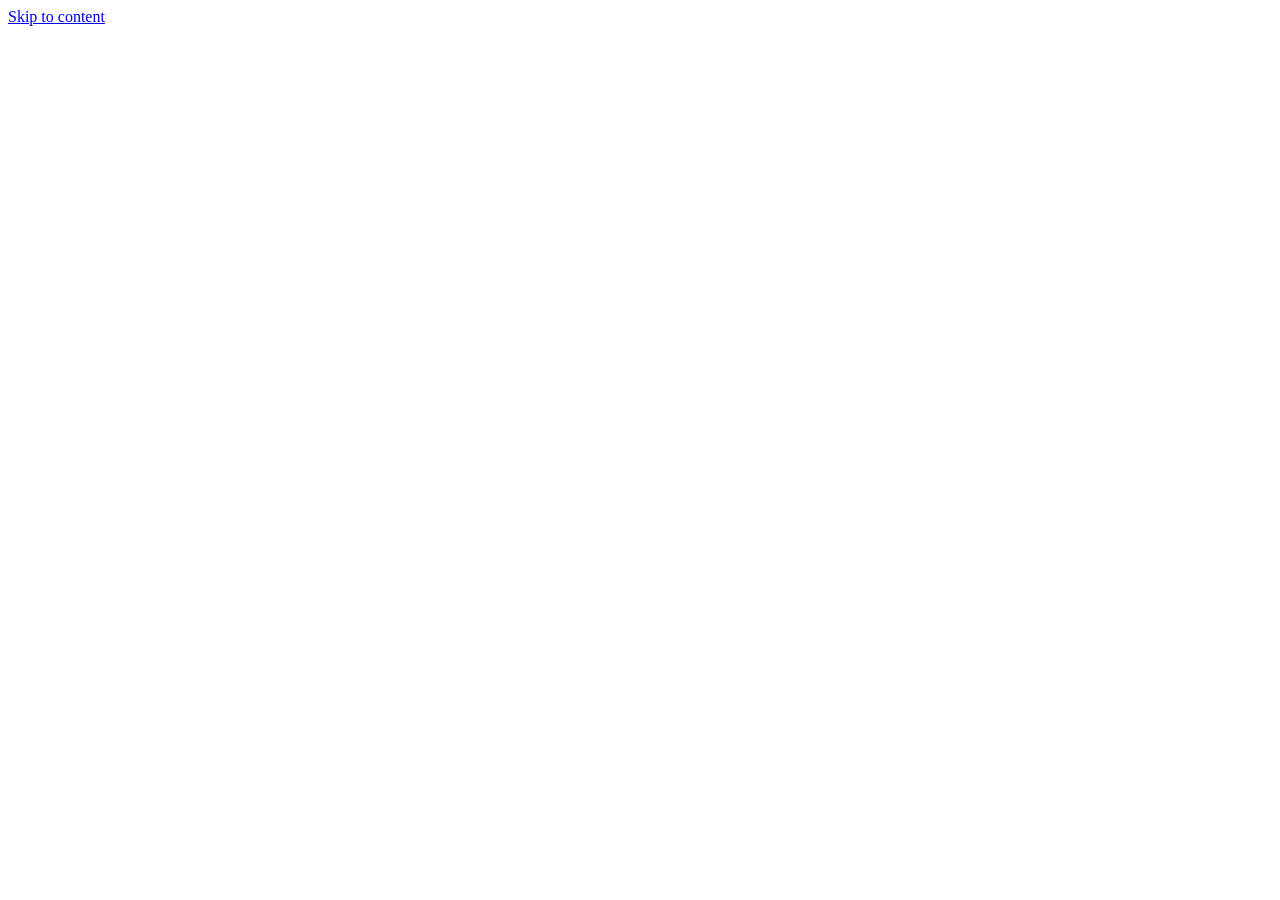
==== index.html @ e41fa3b3 "Add files via upload" ====
<!DOCTYPE html>
<html lang="en" data-theme="dark">
<head>
<meta charset="utf-8">
<meta name="viewport" content="width=device-width, initial-scale=1, viewport-fit=cover">
<title>2026 Infrastructure &amp; SCADA Engineering Working Guide</title>
<meta name="description" content="Field and project guide for SCADA engineers: tunnel automation (S7-400H, WinCC), IEC 62443, ISA-18.2, FAT/SAT checklists, tag generator and bandwidth estimator. Works offline.">
<meta name="theme-color" content="#F8F9FA" media="(prefers-color-scheme: light)">
<meta name="theme-color" content="#181A1F" media="(prefers-color-scheme: dark)">
<meta name="color-scheme" content="light dark">
<link rel="canonical" href="https://esp046-cyber.github.io/infrastructureworkingguide/">
<link rel="manifest" href="./manifest.webmanifest">
<link rel="icon" href="./favicon.ico" sizes="48x48">
<link rel="icon" href="./favicon.svg" type="image/svg+xml">
<link rel="icon" type="image/png" sizes="32x32" href="./icons/favicon-32x32.png">
<link rel="icon" type="image/png" sizes="16x16" href="./icons/favicon-16x16.png">
<link rel="apple-touch-icon" href="./apple-touch-icon.png">
<meta name="mobile-web-app-capable" content="yes">
<meta name="apple-mobile-web-app-capable" content="yes">
<meta name="apple-mobile-web-app-status-bar-style" content="black-translucent">
<meta name="apple-mobile-web-app-title" content="SCADA Guide">
<meta property="og:type" content="website">
<meta property="og:title" content="2026 Infrastructure &amp; SCADA Engineering Working Guide">
<meta property="og:description" content="Tunnel automation case studies, IEC 62443, ISA-18.2, FAT/SAT tools. Installable, works offline.">
<meta property="og:url" content="https://esp046-cyber.github.io/infrastructureworkingguide/">
<meta property="og:image" content="https://esp046-cyber.github.io/infrastructureworkingguide/assets/og-image.png">
<meta property="og:image:width" content="1200">
<meta property="og:image:height" content="630">
<meta property="og:image:type" content="image/png">
<meta property="og:image:alt" content="2026 Infrastructure and SCADA Engineering Working Guide: tunnel automation case study">
<meta name="twitter:card" content="summary_large_image">
<meta name="twitter:title" content="2026 Infrastructure &amp; SCADA Engineering Working Guide">
<meta name="twitter:description" content="Tunnel automation case studies, IEC 62443, ISA-18.2, FAT/SAT tools. Installable, works offline.">
<meta name="twitter:image" content="https://esp046-cyber.github.io/infrastructureworkingguide/assets/og-image.png">
<meta name="twitter:image:alt" content="2026 Infrastructure and SCADA Engineering Working Guide: tunnel automation case study">
<script>
(function(){try{var t=localStorage.getItem('scada-theme');if(!t){t=matchMedia('(prefers-color-scheme: light)').matches?'light':'dark';}document.documentElement.dataset.theme=t;}catch(e){}})();
</script>
<link rel="stylesheet" href="./css/styles.css">
</head>
<body>
<a class="skip" href="#main">Skip to content</a>

<div id="skeleton" aria-hidden="true">
  <div class="sk sk-hero"></div><div class="sk sk-line"></div><div class="sk sk-line short"></div>
</div>

<div id="offline-badge" class="offline-badge" role="status" aria-live="polite" hidden>Offline: showing saved content</div>

<div class="shell" id="shell" hidden>
  <aside class="sidebar" aria-label="Primary">
    <div class="brand"><img src="./icons/icon-96.png" width="40" height="40" alt=""><span>SCADA Guide<small>2026 edition</small></span></div>
    <nav class="nav" aria-label="Sections">
      <button class="nav-btn" data-view="showcase" type="button" aria-label="Project showcase"><svg viewBox="0 0 24 24" aria-hidden="true"><path d="M3 20V9l9-6 9 6v11h-6v-6H9v6z"/></svg>Showcase</button>
      <button class="nav-btn" data-view="standards" type="button" aria-label="Architecture and standards"><svg viewBox="0 0 24 24" aria-hidden="true"><path d="M12 2 4 5v6c0 5 3.4 9.4 8 11 4.6-1.6 8-6 8-11V5z"/></svg>Standards</button>
      <button class="nav-btn" data-view="tools" type="button" aria-label="Calculators and checklists"><svg viewBox="0 0 24 24" aria-hidden="true"><path d="M4 4h16v4H4zm0 6h7v10H4zm9 0h7v4h-7zm0 6h7v4h-7z"/></svg>Tools</button>
    </nav>
    <div class="side-foot"><button class="btn ghost" id="theme-btn-side" type="button" aria-label="Toggle light or dark theme">Theme</button></div>
  </aside>

  <div class="content">
    <header class="topbar">
      <div class="brand-m"><img src="./icons/icon-96.png" width="32" height="32" alt=""><strong>SCADA Guide</strong></div>
      <div class="top-actions">
        <button class="btn small" id="install-top" type="button" aria-label="Install app">Install app</button>
        <button class="icon-btn" id="theme-btn" type="button" aria-label="Toggle light or dark theme"><svg viewBox="0 0 24 24" aria-hidden="true"><path d="M12 3a9 9 0 1 0 9 9 7 7 0 0 1-9-9z"/></svg></button>
      </div>
    </header>

    <div id="install-banner" class="install-banner" hidden>
      <span>Install this guide for offline use on site.</span>
      <button class="btn small" id="install-btn" type="button">Install app</button>
      <button class="icon-btn" id="install-dismiss" type="button" aria-label="Dismiss install banner">&times;</button>
    </div>

    <main id="main" tabindex="-1">
      <aside class="welcome" id="welcome" hidden aria-labelledby="wl-title">
        <div class="row between"><h2 id="wl-title">Welcome to the SCADA Guide</h2><button class="icon-btn" id="wl-close" type="button" aria-label="Dismiss welcome guide">&times;</button></div>
        <ol class="wl-steps">
          <li><strong>Browse case studies.</strong> Start with the tunnel project and tap the topology nodes, then filter the other deployments.</li>
          <li><strong>Use the calculators offline.</strong> Open Tools for scaling, tag names, bandwidth and the FAT/SAT checklist. Data stays on your device.</li>
          <li><strong>Install the app.</strong> Add it to your home screen so it opens full screen, even without signal.</li>
        </ol>
        <div class="row wrap"><button class="btn small" id="wl-install" type="button">Install app</button><button class="btn small ghost" id="wl-done" type="button">Got it</button></div>
      </aside>
      <section class="view" id="view-showcase" aria-labelledby="h-showcase">
        <div class="stage" style="--bg-img:url('./assets/tunnel-bg.jpg')">
          <article class="panel" aria-labelledby="h-showcase">
            <p class="pill" role="status"><span class="dot" aria-hidden="true"></span>SYSTEM: ONLINE • DUAL FIBER RING</p>
            <h1 id="h-showcase">INFRASTRUCTURE – TUNNEL AUTOMATION</h1>
            <p class="sub">Dibba to Khorfakkan Ring Road Tunnel</p>
            <p class="client">Client: Ministry of Public Works</p>
            <h3>System used</h3>
            <ul>
              <li>Siemens S7 400-H PLC system</li>
              <li>Siemens WinCC SCADA station</li>
              <li>Siemens WinCC flexible HMI</li>
              <li>Dual redundant fibre-optic ring network communication</li>
            </ul>
            <h3>Scope of Work</h3>
            <p>PLC control panels, HMI and SCADA system</p>
            <p class="loc">United Arab Emirates</p>
          </article>
        </div>

        <section class="card topo" aria-labelledby="h-topo">
          <h2 id="h-topo">S7-400H redundancy topology</h2>
          <p class="hint">Tap or focus a node for failover and protocol details. Use the button to simulate a CPU failure.</p>
          <div class="topo-wrap">
            <svg id="topo-svg" viewBox="0 0 640 400" role="group" aria-labelledby="h-topo">
              <g class="tp-link"><line x1="145" y1="80" x2="145" y2="130"/><line x1="495" y1="80" x2="495" y2="130"/><line x1="145" y1="220" x2="145" y2="250"/><line x1="495" y1="220" x2="495" y2="250"/>
                <polyline points="145,310 145,357 235,357"/><polyline points="495,310 495,357 405,357"/></g>
              <g class="tp-link tp-dash"><line x1="230" y1="50" x2="410" y2="50"/><line x1="230" y1="280" x2="410" y2="280"/></g>
              <text class="tp-label" x="320" y="42">heartbeat</text><text class="tp-label" x="320" y="272">sync (fibre)</text>
              <g class="tp-node" data-node="ring" tabindex="0" role="button" aria-label="Redundant fibre-optic ring">
                <path class="tp-hit" d="M60 130H580a20 20 0 0 1 20 20V200a20 20 0 0 1-20 20H60a20 20 0 0 1-20-20V150a20 20 0 0 1 20-20z"/>
                <path class="tp-ring" d="M60 130H580a20 20 0 0 1 20 20V200a20 20 0 0 1-20 20H60a20 20 0 0 1-20-20V150a20 20 0 0 1 20-20z"/>
                <text x="320" y="180">Redundant fibre-optic ring (MRP)</text></g>
              <g class="tp-node" data-node="srv1" tabindex="0" role="button" aria-label="WinCC SCADA server A"><rect x="60" y="20" width="170" height="60" rx="10"/><text x="145" y="48">WinCC Server A</text><text class="sm" x="145" y="66">SCADA</text></g>
              <g class="tp-node" data-node="srv2" tabindex="0" role="button" aria-label="WinCC SCADA server B"><rect x="410" y="20" width="170" height="60" rx="10"/><text x="495" y="48">WinCC Server B</text><text class="sm" x="495" y="66">SCADA</text></g>
              <g class="tp-node" data-node="cpu0" id="tp-cpu0" tabindex="0" role="button" aria-label="S7-400H CPU 0"><rect x="60" y="250" width="170" height="60" rx="10"/><text x="145" y="278">S7-400H CPU 0</text><text class="sm" id="tp-s0" x="145" y="297">PRIMARY</text></g>
              <g class="tp-node" data-node="cpu1" id="tp-cpu1" tabindex="0" role="button" aria-label="S7-400H CPU 1"><rect x="410" y="250" width="170" height="60" rx="10"/><text x="495" y="278">S7-400H CPU 1</text><text class="sm" id="tp-s1" x="495" y="297">STANDBY</text></g>
              <g class="tp-badge" id="tp-m0" aria-hidden="true"><rect x="168" y="241" width="56" height="20" rx="10"/><text x="196" y="255">MSTR</text></g>
              <g class="tp-badge off" id="tp-m1" aria-hidden="true"><rect x="518" y="241" width="56" height="20" rx="10"/><text x="546" y="255">MSTR</text></g>
              <text class="tp-sw off" id="tp-sw" x="320" y="306">switchover &lt; 50 ms</text>
              <g class="tp-node" data-node="rio" tabindex="0" role="button" aria-label="Field remote I/O"><rect x="235" y="330" width="170" height="54" rx="10"/><text x="320" y="355">Field RIO</text><text class="sm" x="320" y="372">remote I/O</text></g>
            </svg>
          </div>
          <div class="row wrap"><button class="btn small ghost" id="topo-fail" type="button" aria-pressed="false">Simulate CPU 0 failure</button></div>
          <div class="topo-detail" id="topo-detail" aria-live="polite"></div>
        </section>

        <div class="toolbar">
          <label class="search"><span class="sr">Search projects</span><input id="proj-search" type="search" placeholder="Search projects, protocols, vendors" autocomplete="off"></label>
          <div class="chips filter" id="proj-filters" role="group" aria-label="Filter projects"></div>
        </div>
        <div class="grid" id="proj-grid" aria-live="polite"></div>
        <p class="empty" id="proj-empty" hidden>No projects match. Clear the search or choose another filter.</p>
      </section>

      <section class="view" id="view-standards" aria-labelledby="h-standards" hidden>
        <h2 class="vh" id="h-standards">Architecture and standards guide</h2>
        <p class="lead">Quick reference for design reviews. Check the current edition of each standard before you cite it in a deliverable.</p>
        <div id="std-list"></div>
        <div class="card">
          <h3>IEC 62443 security levels</h3>
          <div class="table-wrap" tabindex="0" role="region" aria-label="Security level table"><table id="sl-table"></table></div>
        </div>
      </section>

      <section class="view" id="view-tools" aria-labelledby="h-tools" hidden>
        <h2 class="vh" id="h-tools">Field engineer tools</h2>

        <div class="card" id="card-checklist">
          <div class="row between"><h3>FAT / SAT commissioning checklist</h3><span class="tag" id="cl-progress" role="status">0 / 0</span></div>
          <div class="profile">
            <label>Project / site<select id="site-select"></select></label>
            <label>Engineer name<input id="cl-engineer" autocomplete="name" maxlength="60"></label>
            <button class="btn small ghost" id="site-del" type="button">Delete site</button>
          </div>
          <div class="bar" aria-hidden="true"><i id="cl-bar"></i></div>
          <div id="cl-list"></div>
          <div class="row wrap">
            <button class="btn small" id="cl-json" type="button">Export JSON</button>
            <button class="btn small" id="cl-csv" type="button">Export CSV</button>
            <button class="btn small" id="cl-print" type="button">Print / Save PDF Report</button>
            <button class="btn small ghost" id="cl-reset" type="button">Reset site</button>
          </div>
          <p class="hint">Progress is saved on this device only.</p>
        </div>

        <div class="card" id="card-backup">
          <h3>Backup and restore</h3>
          <p class="hint">Checklist progress, site profiles and queued enquiries live only on this device. Safari can clear website data after about 7 days without use in a browser tab (installed home-screen apps are exempt). Export a backup after each session.</p>
          <div class="row wrap"><button class="btn small" id="bk-export" type="button">Export Full Backup (.json)</button><button class="btn small ghost" id="bk-import" type="button">Import Backup (.json)</button></div>
          <input id="bk-file" type="file" accept="application/json,.json" aria-label="Choose backup file" hidden>
        </div>

        <div class="card" id="card-tags">
          <h3>ISA PLC / SCADA tag naming generator</h3>
          <form id="tag-form" class="form-grid" novalidate>
            <label>Site code<input id="tg-site" value="DKT" maxlength="6" autocomplete="off"></label>
            <label>Area / unit<input id="tg-area" value="VNT" maxlength="6" autocomplete="off"></label>
            <label>Type<select id="tg-type"></select></label>
            <label>Start number<input id="tg-num" type="number" min="1" max="9999" value="1"></label>
            <label>Count<input id="tg-count" type="number" min="1" max="50" value="5"></label>
            <label>Suffix (optional)<input id="tg-suffix" maxlength="8" placeholder="e.g. SP, PV, CMD" autocomplete="off"></label>
          </form>
          <pre class="out mono" id="tg-out" aria-live="polite"></pre>
          <div class="row"><button class="btn small" id="tg-copy" type="button" aria-label="Copy generated tags">Copy</button><span class="hint" id="tg-msg" role="status"></span></div>
        </div>

        <div class="card" id="card-bw">
          <h3>SCADA polling and network bandwidth estimator</h3>
          <form id="bw-form" class="form-grid" novalidate>
            <label>Tags polled<input id="bw-tags" type="number" min="1" value="5000"></label>
            <label>Avg bytes per tag<input id="bw-bytes" type="number" min="1" value="4"></label>
            <label>Poll interval (s)<input id="bw-int" type="number" min="0.05" step="0.05" value="1"></label>
            <label>Protocol overhead (x)<input id="bw-ovh" type="number" min="1" step="0.1" value="3"></label>
            <label>Link capacity (Mbit/s)<input id="bw-link" type="number" min="1" value="100"></label>
            <label>Max utilisation (%)<input id="bw-max" type="number" min="1" max="100" value="30"></label>
          </form>
          <dl class="stats" id="bw-out" aria-live="polite"></dl>
        </div>

        <div class="card" id="card-fiber">
          <h3>Fibre ring attenuation (loss budget)</h3>
          <p class="hint">Calculate each ring span (switch to switch) on its own. The longest span is the critical one.</p>
          <form id="fb-form" class="form-grid" novalidate>
            <label>Distance (km)<input id="fb-km" type="number" min="0" step="any" value="10" inputmode="decimal"></label>
            <label>Wavelength / fibre<select id="fb-wl"><option value="0.35">1310 nm SM (0.35 dB/km)</option><option value="0.25">1550 nm SM (0.25 dB/km)</option><option value="3">850 nm MM (3.0 dB/km)</option></select></label>
            <label>Connectors (count)<input id="fb-con" type="number" min="0" step="1" value="4" inputmode="numeric"></label>
            <label>Splices (count)<input id="fb-spl" type="number" min="0" step="1" value="2" inputmode="numeric"></label>
            <label>Loss per connector (dB)<input id="fb-cl" type="number" min="0" step="any" value="0.5" inputmode="decimal"></label>
            <label>Loss per splice (dB)<input id="fb-sl" type="number" min="0" step="any" value="0.1" inputmode="decimal"></label>
            <label>Transceiver power budget (dB)<input id="fb-bud" type="number" min="0" step="any" value="11" inputmode="decimal"></label>
            <label>Safety margin (dB)<input id="fb-mar" type="number" min="0" step="any" value="3" inputmode="decimal"></label>
          </form>
          <dl class="stats" id="fb-out" aria-live="polite"></dl>
          <p class="hint">Defaults are typical values. Use your cable and connector datasheet figures, and the transceiver budget (minimum Tx power minus Rx sensitivity).</p>
        </div>

        <div class="card" id="card-analog">
          <h3>4–20 mA / Siemens S7 analog scaling</h3>
          <p class="hint">Edit any field and the others update. Siemens raw counts: 4 mA = 0, 20 mA = 27648.</p>
          <form id="an-form" class="form-grid" novalidate>
            <label>LRV (0 %)<input id="an-lrv" type="number" step="any" value="0" inputmode="decimal"></label>
            <label>URV (100 %)<input id="an-urv" type="number" step="any" value="10" inputmode="decimal"></label>
            <label>Unit<input id="an-unit" value="bar" maxlength="8" autocomplete="off"></label>
            <label>Current (mA)<input id="an-ma" type="number" step="any" value="12" inputmode="decimal"></label>
            <label>Raw counts (0–27648)<input id="an-raw" type="number" step="any" inputmode="decimal"></label>
            <label>Percent (%)<input id="an-pct" type="number" step="any" inputmode="decimal"></label>
            <label>Engineering value<input id="an-eu" type="number" step="any" inputmode="decimal"></label>
          </form>
          <div class="an-result"><div class="an-status" id="an-status" role="status" aria-live="polite"></div><button class="btn small" id="an-copy" type="button" aria-label="Copy scaling result">Copy</button></div>
          <p class="hint">Fault thresholds: below 3.6 mA = wire break, above 20.5 mA = overflow.</p>
        </div>

        <div class="card" id="card-lookup">
          <h3>OT protocol and diagnostics lookup</h3>
          <label class="search"><span class="sr">Search reference</span><input id="lk-search" type="search" placeholder="Search codes, LEDs, security levels" autocomplete="off"></label>
          <div class="chips filter" id="lk-filters" role="group" aria-label="Reference category"></div>
          <ul class="lk-list" id="lk-list" aria-live="polite"></ul>
          <p class="empty" id="lk-empty" hidden>No match. Try a code such as 02, an LED such as REDF, or SL3.</p>
          <p class="hint">LED behaviour varies by CPU variant and firmware. Check the manual for your model.</p>
        </div>
      </section>
    </main>
  </div>
</div>

<div class="actionbar" id="actionbar" hidden>
  <button class="act" id="call-btn" type="button" aria-label="Call emergency OT support"><svg viewBox="0 0 24 24" aria-hidden="true"><path d="M5 4h3.5l1.5 4-2 1.5a11 11 0 0 0 6.5 6.5L16 14l4 1.5V19a2 2 0 0 1-2 2A15 15 0 0 1 3 6a2 2 0 0 1 2-2z"/></svg>Call</button>
  <button class="act" id="enq-btn" type="button" aria-label="Enquire: project enquiry or spec sheet request"><svg viewBox="0 0 24 24" aria-hidden="true"><rect x="3" y="5" width="18" height="14" rx="1"/><path d="M3 6l9 7 9-7M3 19l6.5-6.5M21 19l-6.5-6.5"/></svg>Enquire</button>
</div>

<nav class="bottomnav" id="bottomnav" aria-label="Sections" hidden>
  <button class="nav-btn" data-view="showcase" type="button" aria-label="Project showcase"><svg viewBox="0 0 24 24" aria-hidden="true"><path d="M3 20V9l9-6 9 6v11h-6v-6H9v6z"/></svg>Showcase</button>
  <button class="nav-btn" data-view="standards" type="button" aria-label="Architecture and standards"><svg viewBox="0 0 24 24" aria-hidden="true"><path d="M12 2 4 5v6c0 5 3.4 9.4 8 11 4.6-1.6 8-6 8-11V5z"/></svg>Standards</button>
  <button class="nav-btn" data-view="tools" type="button" aria-label="Calculators and checklists"><svg viewBox="0 0 24 24" aria-hidden="true"><path d="M4 4h16v4H4zm0 6h7v10H4zm9 0h7v4h-7zm0 6h7v4h-7z"/></svg>Tools</button>
</nav>

<dialog id="call-dialog" aria-labelledby="call-title">
  <form method="dialog" class="dlg">
    <h2 id="call-title">Emergency OT support</h2>
    <p>For live plant faults: loss of SCADA, redundancy failure, or network outage. Have the site name, PLC station and alarm text ready.</p>
    <a class="btn danger block" id="call-link" href="tel:+97100000000">Call +971 0 000 0000</a>
    <button class="btn ghost block" value="close">Close</button>
  </form>
</dialog>

<dialog id="enq-dialog" aria-labelledby="enq-title">
  <form id="enq-form" class="dlg" novalidate>
    <h2 id="enq-title">Project enquiry / spec sheet request</h2>
    <div class="chips filter topics" role="group" aria-label="Quick topics">
      <button type="button" data-topic="spec" aria-pressed="false">Tunnel Automation Spec</button>
      <button type="button" data-topic="arch" aria-pressed="false">S7-400H / WinCC Architecture</button>
      <button type="button" data-topic="audit" aria-pressed="false">2026 SCADA Audit</button>
    </div>
    <label>Name<input id="enq-name" required autocomplete="name"><small class="err" id="err-name"></small></label>
    <label>Email<input id="enq-email" type="email" required autocomplete="email"><small class="err" id="err-email"></small></label>
    <label>Request type<select id="enq-type"><option>Spec sheet request</option><option>Project enquiry</option><option>Site survey</option><option>SCADA audit</option><option>Commissioning support</option></select></label>
    <label>Subject<input id="enq-subject" autocomplete="off" maxlength="120"></label>
    <label>Message<textarea id="enq-msg" rows="4" required minlength="10"></textarea><small class="err" id="err-msg"></small></label>
    <p class="hint" id="enq-status" role="status"></p>
    <div class="row wrap"><button class="btn" type="submit">Send by email</button><button class="btn ghost" type="button" id="enq-copy">Copy Enquiry to Clipboard</button><button class="btn ghost" type="button" id="enq-cancel">Cancel</button></div>
  </form>
</dialog>

<dialog id="install-dialog" aria-labelledby="install-title">
  <div class="dlg">
    <h2 id="install-title">Install SCADA Guide</h2>
    <div id="install-body"></div>
    <div class="row wrap"><button class="btn" type="button" id="install-go" hidden>Install now</button><button class="btn ghost" type="button" id="install-close">Close</button></div>
  </div>
</dialog>

<section id="print-report" aria-label="Printable commissioning report"></section>
<div id="toast" class="toast" role="status" aria-live="polite" hidden></div>
<noscript><p style="padding:24px;font-family:sans-serif">This guide needs JavaScript. Open <a href="./offline.html">the offline emergency checklists</a> instead.</p></noscript>
<script src="./js/app.js" defer></script>
</body>
</html>
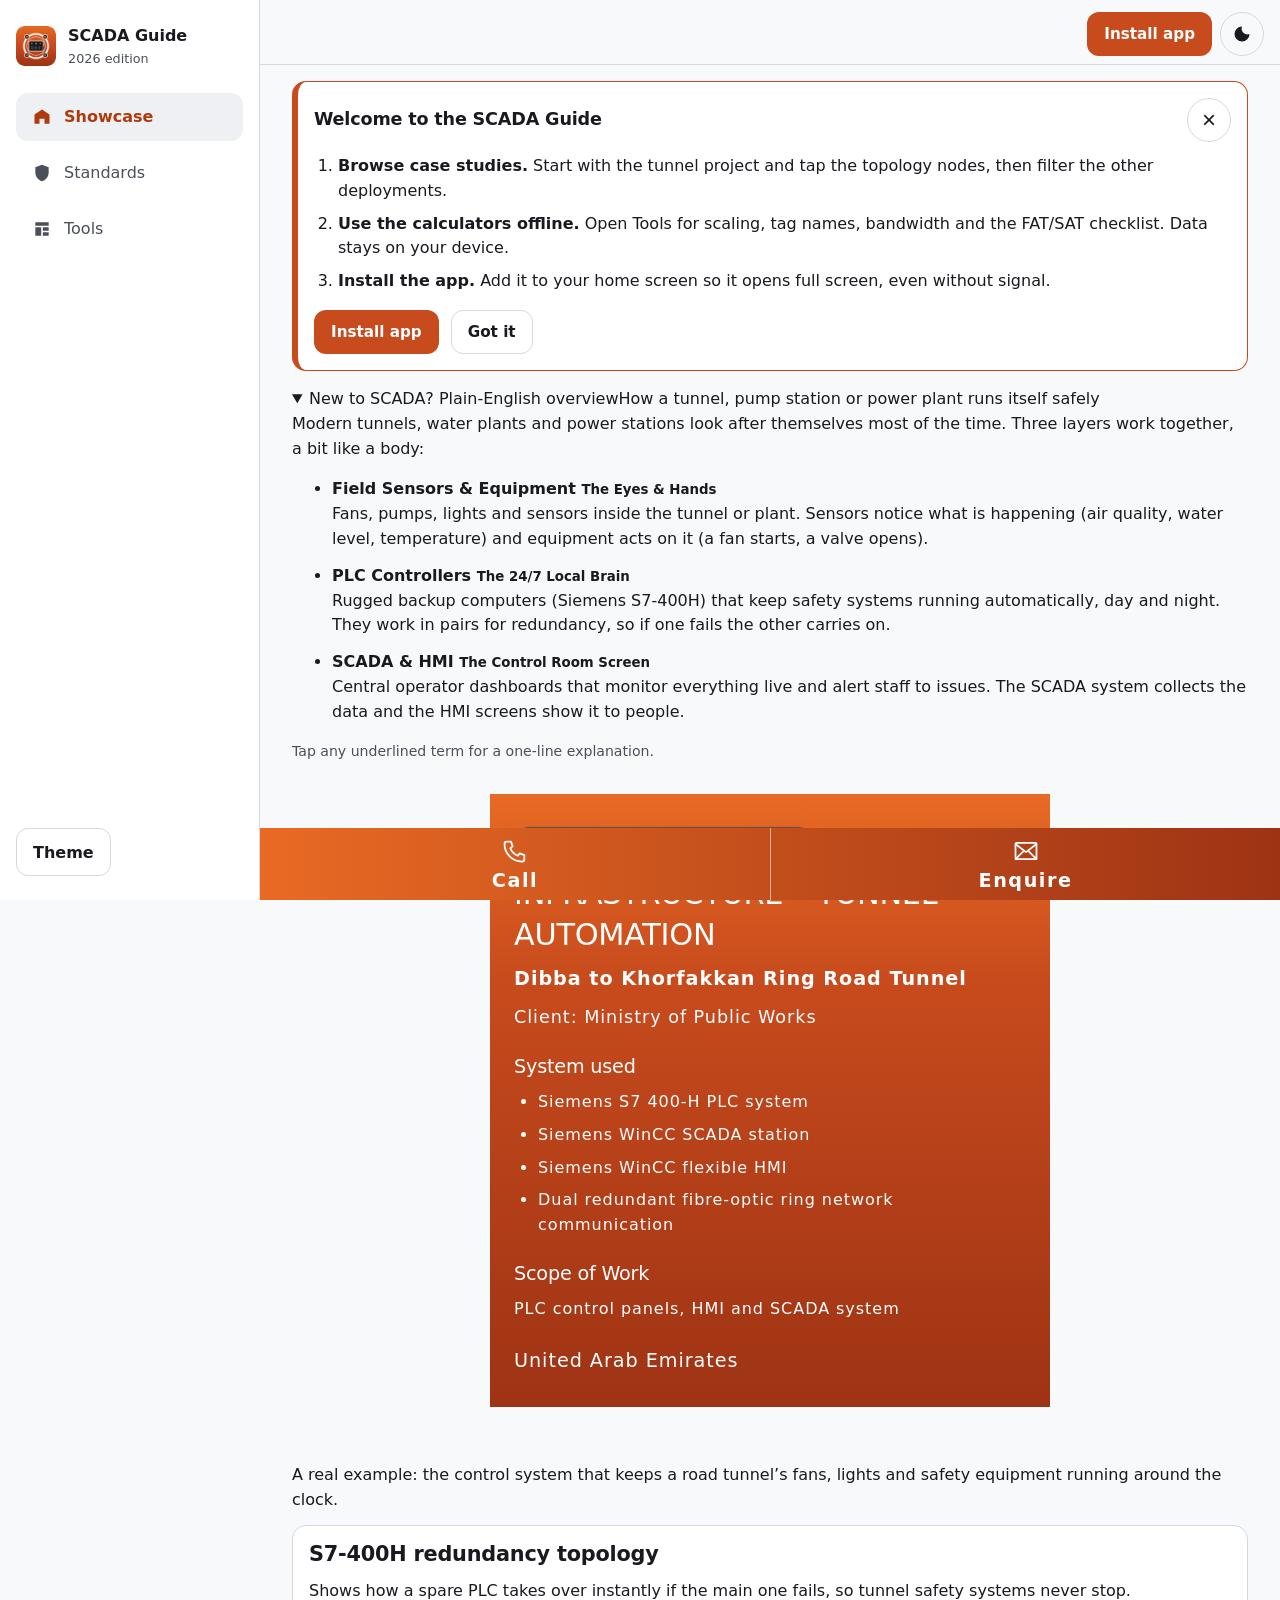
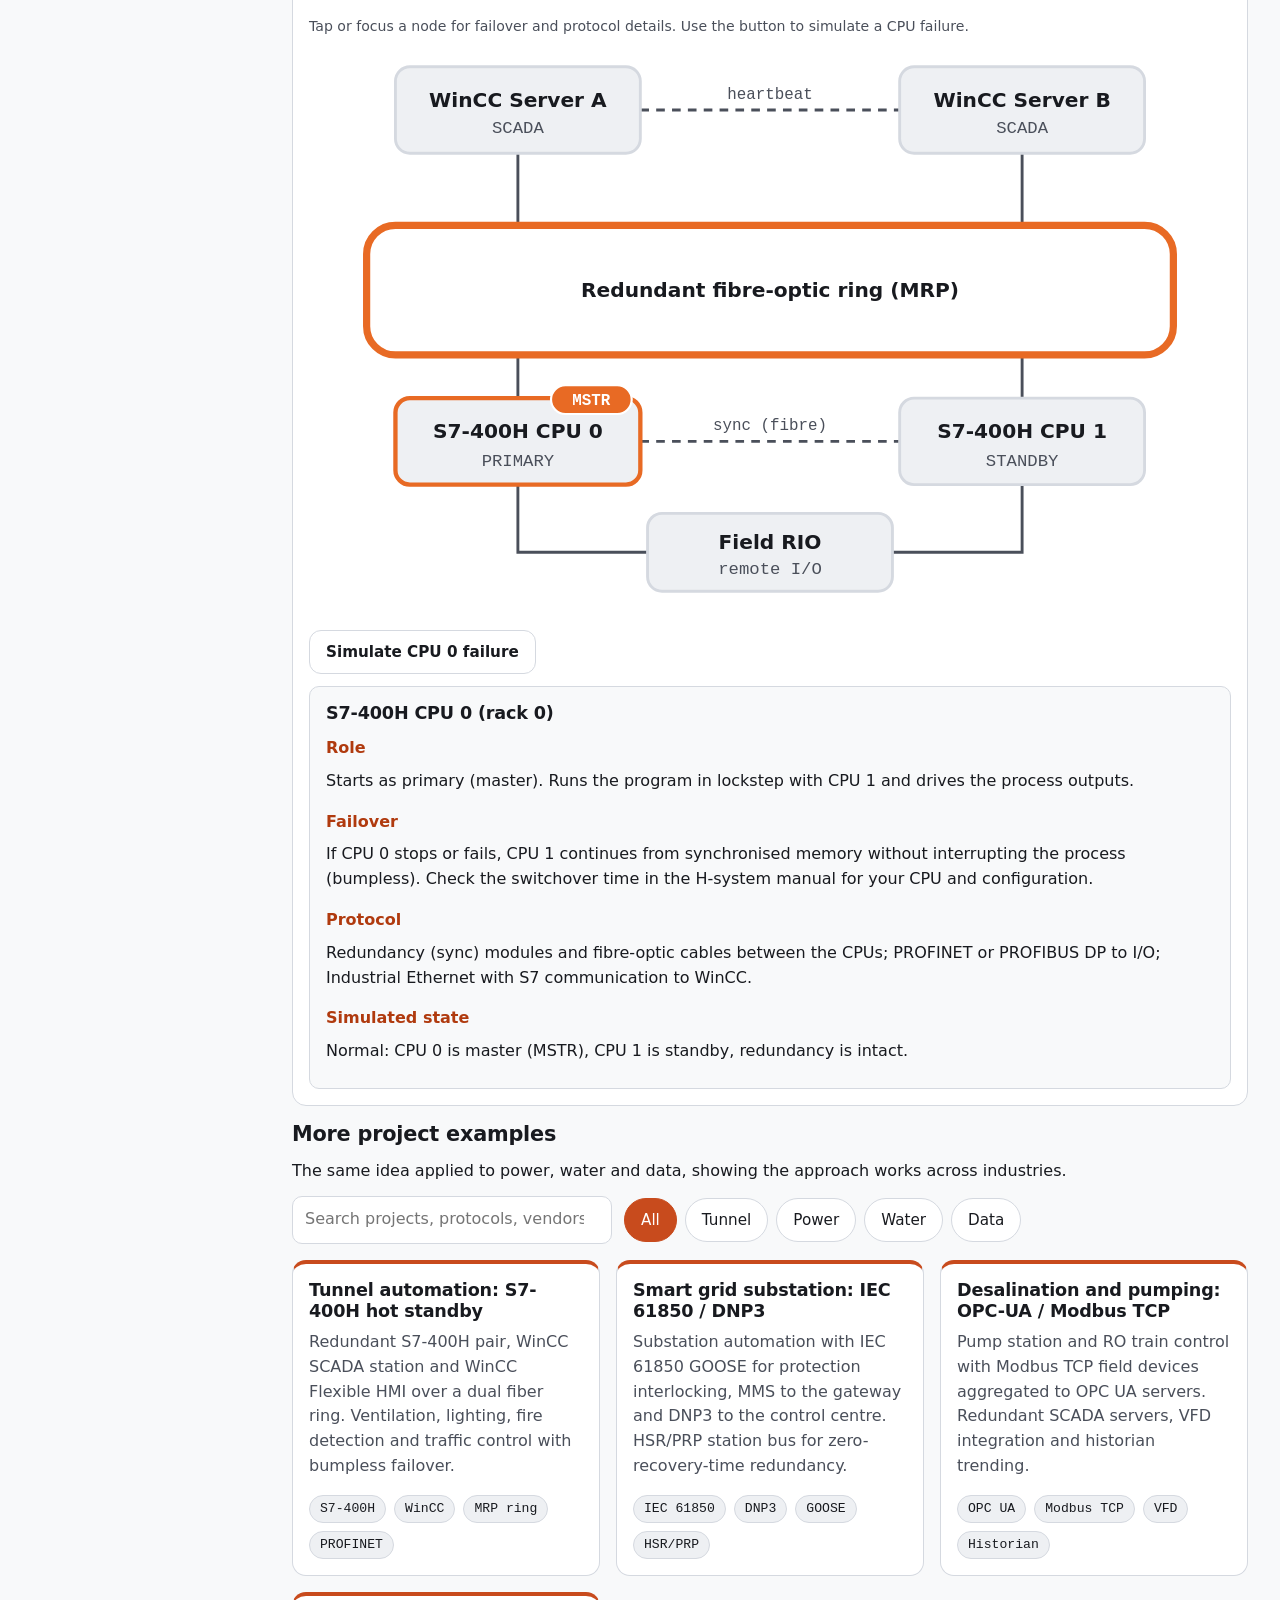
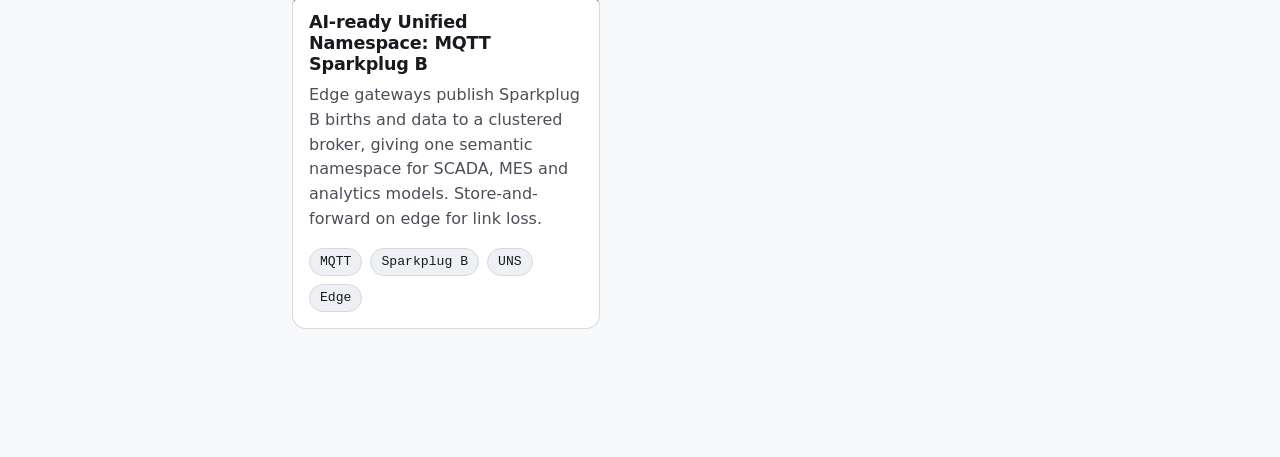
==== commit a1b52c10: "Add files via upload" ====
--- a/index.html
+++ b/index.html
@@ -63,6 +63,7 @@
       <div class="brand-m"><img src="./icons/icon-96.png" width="32" height="32" alt=""><strong>SCADA Guide</strong></div>
       <div class="top-actions">
         <button class="btn small" id="install-top" type="button" aria-label="Install app">Install app</button>
+        <button class="icon-btn" id="support-top" type="button" aria-label="Support or enquire" hidden><svg class="line" viewBox="0 0 24 24" aria-hidden="true"><path d="M4 5h16v11H9l-5 4z"/></svg></button>
         <button class="icon-btn" id="theme-btn" type="button" aria-label="Toggle light or dark theme"><svg viewBox="0 0 24 24" aria-hidden="true"><path d="M12 3a9 9 0 1 0 9 9 7 7 0 0 1-9-9z"/></svg></button>
       </div>
     </header>
@@ -84,6 +85,18 @@
         <div class="row wrap"><button class="btn small" id="wl-install" type="button">Install app</button><button class="btn small ghost" id="wl-done" type="button">Got it</button></div>
       </aside>
       <section class="view" id="view-showcase" aria-labelledby="h-showcase">
+        <details class="overview" id="overview" open>
+          <summary><span><span class="ov-title">New to SCADA? Plain-English overview</span><span class="ov-sub">How a tunnel, pump station or power plant runs itself safely</span></span></summary>
+          <div class="ov-body">
+            <p>Modern tunnels, water plants and power stations look after themselves most of the time. Three layers work together, a bit like a body:</p>
+            <ul class="pillars">
+              <li class="pillar"><strong>Field Sensors &amp; Equipment <small>The Eyes &amp; Hands</small></strong><p class="pillar-text">Fans, pumps, lights and sensors inside the tunnel or plant. Sensors notice what is happening (air quality, water level, temperature) and equipment acts on it (a fan starts, a valve opens).</p></li>
+              <li class="pillar"><strong>PLC Controllers <small>The 24/7 Local Brain</small></strong><p class="pillar-text">Rugged backup computers (Siemens S7-400H) that keep safety systems running automatically, day and night. They work in pairs for redundancy, so if one fails the other carries on.</p></li>
+              <li class="pillar"><strong>SCADA &amp; HMI <small>The Control Room Screen</small></strong><p class="pillar-text">Central operator dashboards that monitor everything live and alert staff to issues. The SCADA system collects the data and the HMI screens show it to people.</p></li>
+            </ul>
+            <p class="hint ov-foot">Tap any underlined term for a one-line explanation.</p>
+          </div>
+        </details>
         <div class="stage" style="--bg-img:url('./assets/tunnel-bg.jpg')">
           <article class="panel" aria-labelledby="h-showcase">
             <p class="pill" role="status"><span class="dot" aria-hidden="true"></span>SYSTEM: ONLINE • DUAL FIBER RING</p>
@@ -103,8 +116,10 @@
           </article>
         </div>
 
+        <p class="purpose feature-purpose">A real example: the control system that keeps a road tunnel’s fans, lights and safety equipment running around the clock.</p>
         <section class="card topo" aria-labelledby="h-topo">
           <h2 id="h-topo">S7-400H redundancy topology</h2>
+          <p class="purpose">Shows how a spare PLC takes over instantly if the main one fails, so tunnel safety systems never stop.</p>
           <p class="hint">Tap or focus a node for failover and protocol details. Use the button to simulate a CPU failure.</p>
           <div class="topo-wrap">
             <svg id="topo-svg" viewBox="0 0 640 400" role="group" aria-labelledby="h-topo">
@@ -130,6 +145,8 @@
           <div class="topo-detail" id="topo-detail" aria-live="polite"></div>
         </section>
 
+        <h2 class="sec-h">More project examples</h2>
+        <p class="purpose">The same idea applied to power, water and data, showing the approach works across industries.</p>
         <div class="toolbar">
           <label class="search"><span class="sr">Search projects</span><input id="proj-search" type="search" placeholder="Search projects, protocols, vendors" autocomplete="off"></label>
           <div class="chips filter" id="proj-filters" role="group" aria-label="Filter projects"></div>
@@ -140,19 +157,23 @@
 
       <section class="view" id="view-standards" aria-labelledby="h-standards" hidden>
         <h2 class="vh" id="h-standards">Architecture and standards guide</h2>
+        <p class="purpose">The international rulebooks engineers follow so systems stay safe, secure and reliable.</p>
         <p class="lead">Quick reference for design reviews. Check the current edition of each standard before you cite it in a deliverable.</p>
         <div id="std-list"></div>
         <div class="card">
           <h3>IEC 62443 security levels</h3>
+          <p class="purpose">Four levels describing how determined an attacker a system is built to resist, so protection can match the risk.</p>
           <div class="table-wrap" tabindex="0" role="region" aria-label="Security level table"><table id="sl-table"></table></div>
         </div>
       </section>
 
       <section class="view" id="view-tools" aria-labelledby="h-tools" hidden>
         <h2 class="vh" id="h-tools">Field engineer tools</h2>
+        <p class="purpose">Everyday calculators and checklists engineers use on site, all working without internet, so commissioning work stays accurate and is never lost.</p>
 
         <div class="card" id="card-checklist">
           <div class="row between"><h3>FAT / SAT commissioning checklist</h3><span class="tag" id="cl-progress" role="status">0 / 0</span></div>
+          <p class="purpose">A step-by-step FAT/SAT test list for proving the system works before and after installation, so nothing is handed over untested.</p>
           <div class="profile">
             <label>Project / site<select id="site-select"></select></label>
             <label>Engineer name<input id="cl-engineer" autocomplete="name" maxlength="60"></label>
@@ -171,6 +192,7 @@
 
         <div class="card" id="card-backup">
           <h3>Backup and restore</h3>
+          <p class="purpose">Saves your checklist work to a file you can restore later, so a phone change or cleared browser never loses weeks of work.</p>
           <p class="hint">Checklist progress, site profiles and queued enquiries live only on this device. Safari can clear website data after about 7 days without use in a browser tab (installed home-screen apps are exempt). Export a backup after each session.</p>
           <div class="row wrap"><button class="btn small" id="bk-export" type="button">Export Full Backup (.json)</button><button class="btn small ghost" id="bk-import" type="button">Import Backup (.json)</button></div>
           <input id="bk-file" type="file" accept="application/json,.json" aria-label="Choose backup file" hidden>
@@ -178,6 +200,7 @@
 
         <div class="card" id="card-tags">
           <h3>ISA PLC / SCADA tag naming generator</h3>
+          <p class="purpose">Creates consistent names for equipment signals, so everyone on the project recognises the same pump or valve.</p>
           <form id="tag-form" class="form-grid" novalidate>
             <label>Site code<input id="tg-site" value="DKT" maxlength="6" autocomplete="off"></label>
             <label>Area / unit<input id="tg-area" value="VNT" maxlength="6" autocomplete="off"></label>
@@ -192,6 +215,7 @@
 
         <div class="card" id="card-bw">
           <h3>SCADA polling and network bandwidth estimator</h3>
+          <p class="purpose">Estimates how much data the SCADA system moves around, so the network is never overloaded.</p>
           <form id="bw-form" class="form-grid" novalidate>
             <label>Tags polled<input id="bw-tags" type="number" min="1" value="5000"></label>
             <label>Avg bytes per tag<input id="bw-bytes" type="number" min="1" value="4"></label>
@@ -205,6 +229,7 @@
 
         <div class="card" id="card-fiber">
           <h3>Fibre ring attenuation (loss budget)</h3>
+          <p class="purpose">Checks that the light signal survives the length of cable, so the network link stays reliable.</p>
           <p class="hint">Calculate each ring span (switch to switch) on its own. The longest span is the critical one.</p>
           <form id="fb-form" class="form-grid" novalidate>
             <label>Distance (km)<input id="fb-km" type="number" min="0" step="any" value="10" inputmode="decimal"></label>
@@ -222,6 +247,7 @@
 
         <div class="card" id="card-analog">
           <h3>4–20 mA / Siemens S7 analog scaling</h3>
+          <p class="purpose">Turns a sensor’s electrical signal into a real reading such as pressure or level, so operators see true values and spot wiring faults.</p>
           <p class="hint">Edit any field and the others update. Siemens raw counts: 4 mA = 0, 20 mA = 27648.</p>
           <form id="an-form" class="form-grid" novalidate>
             <label>LRV (0 %)<input id="an-lrv" type="number" step="any" value="0" inputmode="decimal"></label>
@@ -238,6 +264,7 @@
 
         <div class="card" id="card-lookup">
           <h3>OT protocol and diagnostics lookup</h3>
+          <p class="purpose">A quick dictionary for error codes and warning lights, so faults are understood and fixed faster.</p>
           <label class="search"><span class="sr">Search reference</span><input id="lk-search" type="search" placeholder="Search codes, LEDs, security levels" autocomplete="off"></label>
           <div class="chips filter" id="lk-filters" role="group" aria-label="Reference category"></div>
           <ul class="lk-list" id="lk-list" aria-live="polite"></ul>
@@ -265,6 +292,7 @@
     <h2 id="call-title">Emergency OT support</h2>
     <p>For live plant faults: loss of SCADA, redundancy failure, or network outage. Have the site name, PLC station and alarm text ready.</p>
     <a class="btn danger block" id="call-link" href="tel:+97100000000">Call +971 0 000 0000</a>
+    <button class="btn block" type="button" id="call-enquire">Send an enquiry instead</button>
     <button class="btn ghost block" value="close">Close</button>
   </form>
 </dialog>
@@ -276,6 +304,7 @@
       <button type="button" data-topic="spec" aria-pressed="false">Tunnel Automation Spec</button>
       <button type="button" data-topic="arch" aria-pressed="false">S7-400H / WinCC Architecture</button>
       <button type="button" data-topic="audit" aria-pressed="false">2026 SCADA Audit</button>
+      <button type="button" data-topic="consult" aria-pressed="false">New Project Consultation (Non-Technical)</button>
     </div>
     <label>Name<input id="enq-name" required autocomplete="name"><small class="err" id="err-name"></small></label>
     <label>Email<input id="enq-email" type="email" required autocomplete="email"><small class="err" id="err-email"></small></label>
@@ -295,6 +324,7 @@
   </div>
 </dialog>
 
+<div id="term-pop" class="term-pop" role="status" aria-live="polite" hidden><div><strong id="term-pop-title"></strong><p id="term-pop-text"></p></div><button class="icon-btn" id="term-pop-close" type="button" aria-label="Close explanation">&times;</button></div>
 <section id="print-report" aria-label="Printable commissioning report"></section>
 <div id="toast" class="toast" role="status" aria-live="polite" hidden></div>
 <noscript><p style="padding:24px;font-family:sans-serif">This guide needs JavaScript. Open <a href="./offline.html">the offline emergency checklists</a> instead.</p></noscript>
--- a/css/styles.css
+++ b/css/styles.css
@@ -0,0 +1,276 @@
+/* SCADA Guide 2026. Mobile-first. 4px/8px spacing scale. */
+:root{
+  --s1:4px;--s2:8px;--s3:12px;--s4:16px;--s5:24px;--s6:32px;--s7:48px;
+  --bg:#181A1F;--sf:#22252C;--sf2:#2B2F38;--tx:#F4F5F7;--mu:#B4B9C4;--bd:#3A3E49;--ac:#E86A24;--ac-tx:#E86A24;
+  --btn:#C84B1D;--btn-h:#B3401A;--ok:#4CD38A;--err:#FF8A80;
+  --hero:linear-gradient(180deg,#E86A24 0%,#C84B1D 55%,#9E3314 100%);
+  --sans:Inter,system-ui,-apple-system,"Segoe UI",Roboto,"Helvetica Neue",Arial,sans-serif;
+  --mono:"JetBrains Mono","Fira Code",ui-monospace,SFMono-Regular,Menlo,Consolas,monospace;
+  --r:14px;--nav-h:64px;--bar-h:72px;
+  color-scheme:dark;
+}
+:root[data-theme="light"]{
+  --bg:#F8F9FA;--sf:#FFFFFF;--sf2:#EEF0F3;--tx:#181A1F;--mu:#4A4F5A;--bd:#D5D9E0;--ac:#C84B1D;--ac-tx:#B03A0E;--btn:#C84B1D;--btn-h:#A93C14;--ok:#0B7A43;--err:#B3261E;
+  color-scheme:light;
+}
+*,*::before,*::after{box-sizing:border-box}
+html{-webkit-text-size-adjust:100%;scroll-behavior:smooth}
+body{margin:0;font:400 1rem/1.55 var(--sans);background:var(--bg);color:var(--tx);overflow-x:hidden;
+  padding:env(safe-area-inset-top) env(safe-area-inset-right) 0 env(safe-area-inset-left);min-width:320px}
+img,svg{max-width:100%}
+svg{width:20px;height:20px;fill:currentColor;flex:none}
+h1,h2,h3{line-height:1.2;margin:0 0 var(--s3);letter-spacing:-.01em}
+h1{font-size:1.65rem}h2{font-size:1.3rem}h3{font-size:1.1rem}
+p{margin:0 0 var(--s3)}
+.mono,.tag,code,pre,input.mono{font-family:var(--mono)}
+.sr,.vh{position:absolute!important;width:1px;height:1px;overflow:hidden;clip:rect(0 0 0 0);white-space:nowrap}
+.skip{position:absolute;left:-999px;top:0;background:#fff;color:#000;padding:var(--s3);z-index:100}
+.skip:focus{left:var(--s2);top:var(--s2)}
+:focus-visible{outline:3px solid var(--ac-tx);outline-offset:2px;border-radius:6px}
+[hidden]{display:none!important}
+
+/* skeleton */
+#skeleton{padding:var(--s4)}
+.sk{border-radius:var(--r);background:linear-gradient(90deg,var(--sf) 25%,var(--sf2) 50%,var(--sf) 75%);background-size:200% 100%;animation:sh 1.2s infinite linear}
+.sk-hero{height:260px;margin-bottom:var(--s4)}.sk-line{height:20px;margin-bottom:var(--s3)}.short{width:60%}
+@keyframes sh{to{background-position:-200% 0}}
+
+/* layout */
+.shell{display:block;min-height:100vh;min-height:100dvh}
+.sidebar{display:none}
+.content{padding-bottom:calc(var(--nav-h) + var(--bar-h) + env(safe-area-inset-bottom) + var(--s5))}
+main{padding:0 var(--s4) var(--s5);max-width:1100px;margin:0 auto;outline:none}
+.topbar{position:sticky;top:0;z-index:20;display:flex;align-items:center;justify-content:space-between;padding:var(--s2) var(--s4);padding-top:max(12px,env(safe-area-inset-top));background:var(--bg);border-bottom:1px solid var(--bd);margin-top:calc(-1 * env(safe-area-inset-top))}
+.brand-m,.brand{display:flex;align-items:center;gap:var(--s3)}
+.brand-m img,.brand img{border-radius:8px}
+.brand span{display:flex;flex-direction:column;font-weight:700}.brand small{font-weight:400;color:var(--mu);font-size:.8rem}
+
+.view{padding-top:var(--s4)}
+.lead{color:var(--mu);max-width:70ch}
+
+/* hero (terracotta gradient + tunnel texture) */
+.hero{position:relative;overflow:hidden;border-radius:var(--r);padding:var(--s5) var(--s4);color:#fff;
+  background:linear-gradient(180deg,rgba(232,106,36,.96) 0%,rgba(200,75,29,.96) 55%,rgba(158,51,20,.98) 100%),var(--bg-img) center/cover;margin-bottom:var(--s5)}
+.hero h1{font-size:1.75rem;color:#fff}
+.hero-kicker{font:600 .85rem var(--mono);letter-spacing:.02em;margin:0 0 var(--s2);color:#FFE3D2}
+.hero-lead{color:#FFF1E8;max-width:60ch}
+.chips{list-style:none;margin:0;padding:0;display:flex;flex-wrap:wrap;gap:var(--s2)}
+.tag{display:inline-flex;align-items:center;min-height:28px;padding:2px 10px;border-radius:999px;font-size:.82rem;font-weight:500;background:var(--sf2);color:var(--tx);border:1px solid var(--bd)}
+.hero-chips .tag{background:rgba(24,26,31,.55);border-color:rgba(255,255,255,.35);color:#fff}
+.sow{margin-top:var(--s4);background:rgba(24,26,31,.5);border-radius:10px;padding:var(--s3) var(--s4)}
+.sow summary{cursor:pointer;font-weight:600;min-height:44px;display:flex;align-items:center}
+.sow ul{margin:0 0 var(--s2);padding-left:var(--s5)}.sow li{margin:var(--s2) 0}
+
+/* toolbar + filters */
+.toolbar{display:grid;gap:var(--s3);margin-bottom:var(--s4)}
+input,select,textarea{font:inherit;color:var(--tx);background:var(--sf);border:1px solid var(--bd);border-radius:10px;padding:0 var(--s3);min-height:48px;width:100%}
+textarea{padding:var(--s3);resize:vertical}
+.filter button{min-height:44px;padding:0 var(--s4);border-radius:999px;border:1px solid var(--bd);background:var(--sf);color:var(--tx);font:500 .95rem var(--sans);cursor:pointer}
+.filter button[aria-pressed="true"]{background:var(--btn);border-color:var(--btn);color:#fff}
+
+/* cards */
+.grid{display:grid;gap:var(--s4);grid-template-columns:1fr}
+.card,.proj{background:var(--sf);border:1px solid var(--bd);border-radius:var(--r);padding:var(--s4);margin-bottom:var(--s4)}
+.grid .proj{margin:0;display:flex;flex-direction:column;gap:var(--s2);border-top:4px solid var(--ac)}
+.proj h3{margin:0}.proj p{color:var(--mu);margin:0}
+.proj .chips{margin-top:auto;padding-top:var(--s2)}
+.empty{color:var(--mu);padding:var(--s5);text-align:center}
+
+/* standards accordion */
+details.std{background:var(--sf);border:1px solid var(--bd);border-radius:var(--r);margin-bottom:var(--s3)}
+details.std summary{cursor:pointer;padding:0 var(--s4);min-height:56px;display:flex;align-items:center;font-weight:600;gap:var(--s3)}
+details.std summary .tag{margin-left:auto}
+details.std .body{padding:0 var(--s4) var(--s4)}
+details.std ul{margin:var(--s2) 0;padding-left:var(--s5)}details.std li{margin:var(--s2) 0}
+.table-wrap{overflow-x:auto;-webkit-overflow-scrolling:touch}
+table{border-collapse:collapse;width:100%;min-width:560px;font-size:.95rem}
+th,td{text-align:left;padding:var(--s3);border-bottom:1px solid var(--bd);vertical-align:top}
+th{color:var(--ac-tx)}
+
+/* checklist, forms */
+.row{display:flex;gap:var(--s3);align-items:center}.row.between{justify-content:space-between}.row.wrap{flex-wrap:wrap;margin-top:var(--s4)}
+.bar{height:8px;border-radius:4px;background:var(--sf2);overflow:hidden;margin:var(--s3) 0 var(--s4)}
+.bar i{display:block;height:100%;width:0;background:var(--ok);transition:width .3s}
+.cl-group{margin-bottom:var(--s4)}.cl-group h4{margin:0 0 var(--s2);color:var(--ac-tx);font-size:1rem}
+.cl-item{display:flex;align-items:flex-start;gap:var(--s3);min-height:44px;padding:var(--s2) 0;cursor:pointer}
+.cl-item input{width:24px;height:24px;min-height:24px;flex:none;margin:var(--s1) 0 0;accent-color:var(--btn)}
+.cl-item input:checked+span{color:var(--mu);text-decoration:line-through}
+.form-grid{display:grid;gap:var(--s3);grid-template-columns:1fr}
+label{display:flex;flex-direction:column;gap:var(--s1);font-size:.92rem;font-weight:500;color:var(--mu)}
+.dlg label{margin-bottom:var(--s3)}
+.out{background:var(--bg);border:1px solid var(--bd);border-radius:10px;padding:var(--s3);margin:var(--s4) 0 var(--s3);overflow-x:auto;min-height:48px;white-space:pre;font-size:.92rem}
+.stats{display:grid;grid-template-columns:1fr;gap:var(--s2);margin:var(--s4) 0 0}
+.stats div{display:flex;justify-content:space-between;gap:var(--s3);padding:var(--s3);background:var(--bg);border-radius:10px;border:1px solid var(--bd)}
+.stats dt{color:var(--mu)}.stats dd{margin:0;font:600 1rem var(--mono);text-align:right}
+.stats .good dd{color:var(--ok)}.stats .bad dd{color:var(--err)}
+.hint{font-size:.88rem;color:var(--mu);margin:var(--s2) 0 0}
+.err{color:var(--err);min-height:1em;font-weight:500}
+
+/* buttons */
+.btn{display:inline-flex;align-items:center;justify-content:center;gap:var(--s2);min-height:48px;min-width:44px;padding:0 var(--s4);border:1px solid transparent;border-radius:12px;background:var(--btn);color:#fff;font:600 1rem var(--sans);cursor:pointer;text-decoration:none;transition:background .15s,transform .1s}
+.btn:hover{background:var(--btn-h)}.btn:active{transform:scale(.98)}
+.btn.small{min-height:44px;font-size:.95rem}
+.btn.ghost{background:transparent;color:var(--tx);border-color:var(--bd)}.btn.ghost:hover{background:var(--sf2)}
+.btn.danger{background:#B3261E}.btn.danger:hover{background:#9A1F18}
+.btn.block{display:flex;width:100%;margin-top:var(--s3)}
+.icon-btn{display:inline-flex;align-items:center;justify-content:center;width:44px;height:44px;border-radius:50%;background:transparent;color:var(--tx);border:1px solid var(--bd);cursor:pointer;font-size:1.5rem;line-height:1}
+.icon-btn:hover{background:var(--sf2)}
+
+/* sticky action bar + bottom nav */
+.actionbar{position:fixed;left:0;right:0;bottom:calc(var(--nav-h) + env(safe-area-inset-bottom));z-index:30;display:grid;grid-template-columns:1fr 1fr;gap:var(--s2);padding:var(--s2) var(--s3);background:var(--sf);border-top:1px solid var(--bd);padding-left:calc(var(--s3) + env(safe-area-inset-left));padding-right:calc(var(--s3) + env(safe-area-inset-right))}
+.actionbar .btn{font-size:.9rem;padding:0 var(--s2);min-width:0}
+.bottomnav{position:fixed;left:0;right:0;bottom:0;z-index:31;display:grid;grid-template-columns:repeat(3,1fr);background:var(--sf);border-top:1px solid var(--bd);padding-bottom:env(safe-area-inset-bottom);padding-left:env(safe-area-inset-left);padding-right:env(safe-area-inset-right)}
+.nav-btn{display:flex;flex-direction:column;align-items:center;justify-content:center;gap:2px;min-height:var(--nav-h);background:none;border:0;color:var(--mu);font:500 .8rem var(--sans);cursor:pointer}
+.nav-btn[aria-current="page"]{color:var(--ac-tx);font-weight:700}
+
+/* banners */
+.install-banner{display:flex;align-items:center;gap:var(--s3);flex-wrap:wrap;margin:var(--s3) var(--s4) 0;padding:var(--s3) var(--s4);background:var(--sf);border:1px solid var(--ac);border-radius:var(--r)}
+.install-banner span{flex:1 1 180px}
+.offline-badge{position:sticky;top:0;z-index:40;text-align:center;padding:var(--s2) var(--s3);background:#9E3314;color:#fff;font:600 .9rem var(--mono)}
+.toast{position:fixed;left:50%;transform:translateX(-50%);bottom:calc(var(--nav-h) + var(--bar-h) + env(safe-area-inset-bottom) + var(--s3));z-index:60;max-width:calc(100vw - 32px);background:var(--tx);color:var(--bg);padding:var(--s3) var(--s4);border-radius:12px;display:flex;gap:var(--s3);align-items:center;box-shadow:0 8px 24px rgba(0,0,0,.35)}
+.toast button{min-height:44px;padding:0 var(--s3);border-radius:8px;border:0;background:var(--btn);color:#fff;font-weight:600;cursor:pointer}
+
+/* dialogs */
+dialog{border:1px solid var(--bd);border-radius:var(--r);background:var(--sf);color:var(--tx);padding:0;width:min(480px,calc(100vw - 32px));max-height:calc(100vh - 32px);max-height:calc(100dvh - 32px);overflow:auto}
+dialog::backdrop{background:rgba(0,0,0,.6)}
+.dlg{padding:var(--s5) var(--s4)}.dlg h2{margin-bottom:var(--s3)}
+
+/* tablet */
+@media (min-width:768px){
+  h1{font-size:2rem}.hero{padding:var(--s6)}.hero h1{font-size:2.25rem}
+  .toolbar{grid-template-columns:minmax(220px,320px) 1fr;align-items:center}
+  .grid{grid-template-columns:repeat(2,1fr)}
+  .form-grid{grid-template-columns:repeat(2,1fr)}
+  .stats{grid-template-columns:repeat(2,1fr)}
+  main{padding:0 var(--s5) var(--s6)}
+  .actionbar .btn{font-size:1rem}
+}
+/* desktop: sidebar nav, action bar docked bottom */
+@media (min-width:1024px){
+  .shell{display:grid;grid-template-columns:260px 1fr}
+  .sidebar{display:flex;flex-direction:column;gap:var(--s5);position:sticky;top:0;height:100vh;height:100dvh;padding:var(--s5) var(--s4);background:var(--sf);border-right:1px solid var(--bd)}
+  .nav{display:flex;flex-direction:column;gap:var(--s2)}
+  .sidebar .nav-btn{flex-direction:row;justify-content:flex-start;gap:var(--s3);min-height:48px;padding:0 var(--s4);border-radius:12px;font-size:1rem}
+  .sidebar .nav-btn[aria-current="page"]{background:var(--sf2)}
+  .side-foot{margin-top:auto}
+  .topbar .brand-m{visibility:hidden}
+  .bottomnav{display:none}
+  .actionbar{bottom:0;left:260px;max-width:none;grid-template-columns:repeat(2,minmax(0,320px));justify-content:center;padding-bottom:calc(var(--s2) + env(safe-area-inset-bottom))}
+  .content{padding-bottom:calc(var(--bar-h) + var(--s5))}
+  .toast{bottom:calc(var(--bar-h) + var(--s4));left:calc(50% + 130px)}
+  .grid{grid-template-columns:repeat(2,1fr)}
+}
+@media (min-width:1280px){.grid{grid-template-columns:repeat(3,1fr)}main{padding:0 var(--s6) var(--s6)}}
+
+/* custom scrollbars */
+*{scrollbar-width:thin;scrollbar-color:var(--bd) transparent}
+::-webkit-scrollbar{width:10px;height:10px}::-webkit-scrollbar-thumb{background:var(--bd);border-radius:8px}
+
+@media (prefers-reduced-motion:reduce){*,*::before,*::after{animation-duration:.01ms!important;animation-iteration-count:1!important;transition-duration:.01ms!important;scroll-behavior:auto!important}}
+
+@media print{
+  .sidebar,.bottomnav,.actionbar,.topbar,.install-banner,.toast,.toolbar,.offline-badge,button{display:none!important}
+  :root,:root[data-theme]{--bg:#fff;--sf:#fff;--tx:#000;--mu:#333;--bd:#999}
+  .hero{background:#fff!important;color:#000;border:1px solid #000}.hero *{color:#000!important}
+  .view[hidden]{display:block!important}
+  details>*{display:block!important}
+}
+
+/* reference layout: centred gradient panel over blurred tunnel; 50/50 action bar */
+.stage{position:relative;isolation:isolate;overflow:hidden;display:flex;justify-content:center;margin:0 calc(-1 * var(--s4)) var(--s5);padding:var(--s5) 0}
+.stage::before{content:"";position:absolute;inset:-24px;z-index:-1;background:var(--bg-img) center/cover;filter:blur(5px) brightness(.85)}
+.panel{width:max(76%,min(100%,300px));max-width:560px;padding:var(--s5) var(--s4) var(--s6);color:#fff;letter-spacing:.06em;background:linear-gradient(180deg,#E86A24 0%,#C84B1D 30%,#9E3314 100%)}
+.panel h1{font-size:1.5rem;font-weight:300;line-height:1.35;margin:0 0 var(--s3);color:#fff}
+.panel .sub{font-size:1.2rem;font-weight:700;line-height:1.3;margin:0 0 var(--s3)}
+.panel .client{font-size:1.1rem;font-weight:500;margin:0}
+.panel h3{font-size:1.2rem;font-weight:400;margin:var(--s5) 0 var(--s3);color:#fff}
+.panel ul{margin:0;padding-left:var(--s5)}.panel li{margin:var(--s2) 0}
+.panel .loc{font-size:1.2rem;margin:var(--s5) 0 0}
+@media (min-width:768px){.stage{margin-inline:calc(-1 * var(--s5));padding:var(--s6) 0}.panel{padding:var(--s6) var(--s5)}.panel h1{font-size:1.9rem}}
+@media (min-width:1024px){.stage{margin-inline:0;border-radius:var(--r)}}
+.actionbar{grid-template-columns:1fr 1fr;gap:0;padding:0 env(safe-area-inset-right) 0 env(safe-area-inset-left);background:linear-gradient(90deg,#E86A24,#9E3314);border-top:0}
+.actionbar .act{display:flex;flex-direction:column;align-items:center;justify-content:center;gap:var(--s1);min-height:var(--bar-h);border:0;border-radius:0;background:transparent;color:#fff;font:700 1.2rem var(--sans);letter-spacing:.08em;cursor:pointer}
+.actionbar .act+.act{border-left:1px solid rgba(255,255,255,.55)}
+.actionbar .act:hover{background:rgba(0,0,0,.14)}
+.actionbar .act svg{width:28px;height:28px;fill:none;stroke:currentColor;stroke-width:1.5;stroke-linecap:round;stroke-linejoin:round}
+.actionbar .act:focus-visible{outline:3px solid #fff;outline-offset:-6px;border-radius:0}
+
+/* iOS Safari: 16px minimum stops focus auto-zoom (iPhone 8 Plus, 414x736) */
+input,select,textarea{font-size:16px}
+/* bottom action bar clears the home indicator when it sits at the screen edge */
+.actionbar{padding-bottom:env(safe-area-inset-bottom)}
+@media (max-width:1023px){.actionbar{padding-bottom:0}/* bottom nav below already clears the inset */
+  .kb-open .actionbar,.kb-open .bottomnav{display:none}/* hide fixed bars while the virtual keyboard is open */}
+.an-result{display:flex;gap:var(--s3);align-items:stretch;margin-top:var(--s4)}
+.an-result .an-status{flex:1;margin-top:0}
+.tp-badge{pointer-events:none}.tp-badge rect{fill:#E86A24;stroke:#fff;stroke-width:1.5}
+.tp-badge text{fill:#fff;font:700 11px var(--mono);text-anchor:middle}
+.tp-sw{fill:var(--ok);font:700 12px var(--mono);text-anchor:middle;pointer-events:none}
+.tp-badge.off,.tp-sw.off{display:none}
+.tp-node.tp-fault rect{fill:#B3261E;stroke:#FF8A80;stroke-width:3}
+.tp-node.tp-fault text{fill:#fff}
+.btn:disabled{opacity:.5;cursor:not-allowed}
+.stats .warn dd{color:var(--warn)}
+.profile{display:grid;gap:var(--s3);grid-template-columns:1fr;align-items:end;margin:var(--s3) 0}
+@media (min-width:768px){.profile{grid-template-columns:1fr 1fr auto}}
+/* keep the sticky bars out of the way while a modal (and its keyboard) is open */
+body.modal-open .actionbar,body.modal-open .bottomnav{z-index:0;visibility:hidden}
+/* printable commissioning report */
+#print-report{display:none}
+@media print{
+  @page{margin:16mm}
+  body.report-mode{background:#fff!important;color:#000!important;padding:0}
+  body.report-mode>*:not(#print-report){display:none!important}
+  body.report-mode #print-report{display:block!important;font:12pt/1.4 var(--sans);color:#000}
+  #print-report h1{font-size:18pt;margin:0 0 8pt;color:#000;letter-spacing:0}
+  #print-report h2{font-size:13pt;margin:16pt 0 6pt;color:#000;border-bottom:1pt solid #000}
+  .rp-meta,.rp-table{width:100%;min-width:0;border-collapse:collapse;font-size:11pt}
+  .rp-meta th,.rp-meta td,.rp-table td{border:1pt solid #000;padding:5pt 8pt;color:#000;text-align:left;background:#fff}
+  .rp-table tr{break-inside:avoid}
+  .rp-box{font-family:var(--mono);width:40pt;white-space:nowrap}
+  .rp-sign{display:grid;grid-template-columns:1fr 1fr;gap:0 28pt;margin-top:24pt;break-inside:avoid}
+  .rp-sign div{border-top:1pt solid #000;padding-top:4pt;margin-top:36pt;font-size:10pt}
+}
+
+/* HMI micro-details and field tools */
+:root{--warn:#F2B134}:root[data-theme="light"]{--warn:#8A5A00}
+*{-webkit-tap-highlight-color:rgba(232,106,36,.28)}
+.mono,.tag,.stats,table,input[type=number],#cl-progress,.out,.an-status,.topo-detail dd,.lk-list .k{font-variant-numeric:tabular-nums}
+.top-actions{display:flex;gap:var(--s2);align-items:center}
+.pill{display:inline-flex;align-items:center;gap:var(--s2);margin:0 0 var(--s4);padding:6px 12px;border-radius:999px;background:rgba(15, 17, 21, 0.38);border:1px solid rgba(255, 255, 255, 0.22);font:600 .78rem/1.3 var(--mono);letter-spacing:.04em;color:#fff}
+.pill .dot{width:10px;height:10px;flex:none;border-radius:50%;background:#4CD38A;box-shadow:0 0 0 3px rgba(76,211,138,.3);animation:pulse 2s infinite}
+@keyframes pulse{50%{box-shadow:0 0 0 6px rgba(76,211,138,0)}}
+.btn:active,.act:active,.nav-btn:active,.filter button:active,.icon-btn:active{transform:scale(.97);filter:brightness(.92)}
+.nav-btn:active{background:var(--sf2)}
+.btn:focus-visible,.nav-btn:focus-visible,.filter button:focus-visible,.icon-btn:focus-visible{outline:3px solid var(--ac-tx);outline-offset:3px;box-shadow:0 0 0 6px rgba(232,106,36,.25)}
+.welcome{margin:var(--s4) 0 0;padding:var(--s4);background:var(--sf);border:1px solid var(--ac);border-left-width:6px;border-radius:var(--r)}
+.welcome h2{font-size:1.1rem;margin:0}.wl-steps{margin:var(--s3) 0 0;padding-left:var(--s5)}.wl-steps li{margin:var(--s2) 0}
+.topo-wrap{overflow-x:auto}
+#topo-svg{width:100%;min-width:480px;height:auto;display:block}
+.tp-link{stroke:var(--mu);stroke-width:2;fill:none}.tp-dash{stroke-dasharray:6 5}
+.tp-ring{fill:none;stroke:#E86A24;stroke-width:5}
+.tp-hit{fill:none;stroke:transparent;stroke-width:30}
+.tp-node{cursor:pointer;outline:none}
+.tp-node rect{fill:var(--sf2);stroke:var(--bd);stroke-width:2}
+.tp-node:hover rect,.tp-node.sel rect{stroke:#E86A24;stroke-width:3}
+.tp-node:focus-visible rect{stroke:var(--tx);stroke-width:3}
+.tp-node.sel .tp-ring,.tp-node:focus-visible .tp-ring{stroke-width:9}
+.tp-node text{fill:var(--tx);font:600 14px var(--sans);text-anchor:middle;pointer-events:none}
+.tp-node text.sm{font:500 12px var(--mono);fill:var(--mu)}
+.tp-node.tp-fault rect{stroke:#FF5A4F;fill:rgba(255,90,79,.16)}
+.tp-label{fill:var(--mu);font:500 11px var(--mono);text-anchor:middle}
+.topo-detail{margin-top:var(--s3);padding:var(--s4);background:var(--bg);border:1px solid var(--bd);border-radius:10px}
+.topo-detail h3{margin:0 0 var(--s3)}.topo-detail dl{display:grid;gap:var(--s2);margin:0}
+.topo-detail dt{font-weight:700;color:var(--ac-tx)}.topo-detail dd{margin:0 0 var(--s2)}
+.an-status{margin-top:var(--s4);padding:var(--s3) var(--s4);border-radius:10px;border:1px solid var(--bd);font-weight:600}
+.an-status.ok{border-color:var(--ok);color:var(--ok)}.an-status.warn{border-color:var(--warn);color:var(--warn)}.an-status.bad{border-color:var(--err);color:var(--err)}
+#lk-filters{margin-top:var(--s3)}
+.lk-list{list-style:none;margin:var(--s4) 0 0;padding:0;display:grid;gap:var(--s2)}
+.lk-list li{padding:var(--s3);border:1px solid var(--bd);border-radius:10px;background:var(--bg)}
+.lk-list .hd{display:flex;justify-content:space-between;gap:var(--s3);align-items:center;flex-wrap:wrap;margin-bottom:var(--s1)}
+.lk-list .k{font:700 .95rem var(--mono);color:var(--ac-tx)}.lk-list p{margin:var(--s1) 0 0;color:var(--mu)}
+.topics{margin-bottom:var(--s3)}
+.topics button[aria-pressed="true"]{background:var(--btn);border-color:var(--btn);color:#fff}
+.ios-visual{display:flex;align-items:center;gap:var(--s2);flex-wrap:wrap;padding:var(--s3);border-radius:10px;background:var(--bg);border:1px dashed var(--ac);font-weight:600}
+.ico-share{width:24px;height:24px;vertical-align:middle}
+@media (max-width:400px){.brand-m strong{display:none}}
